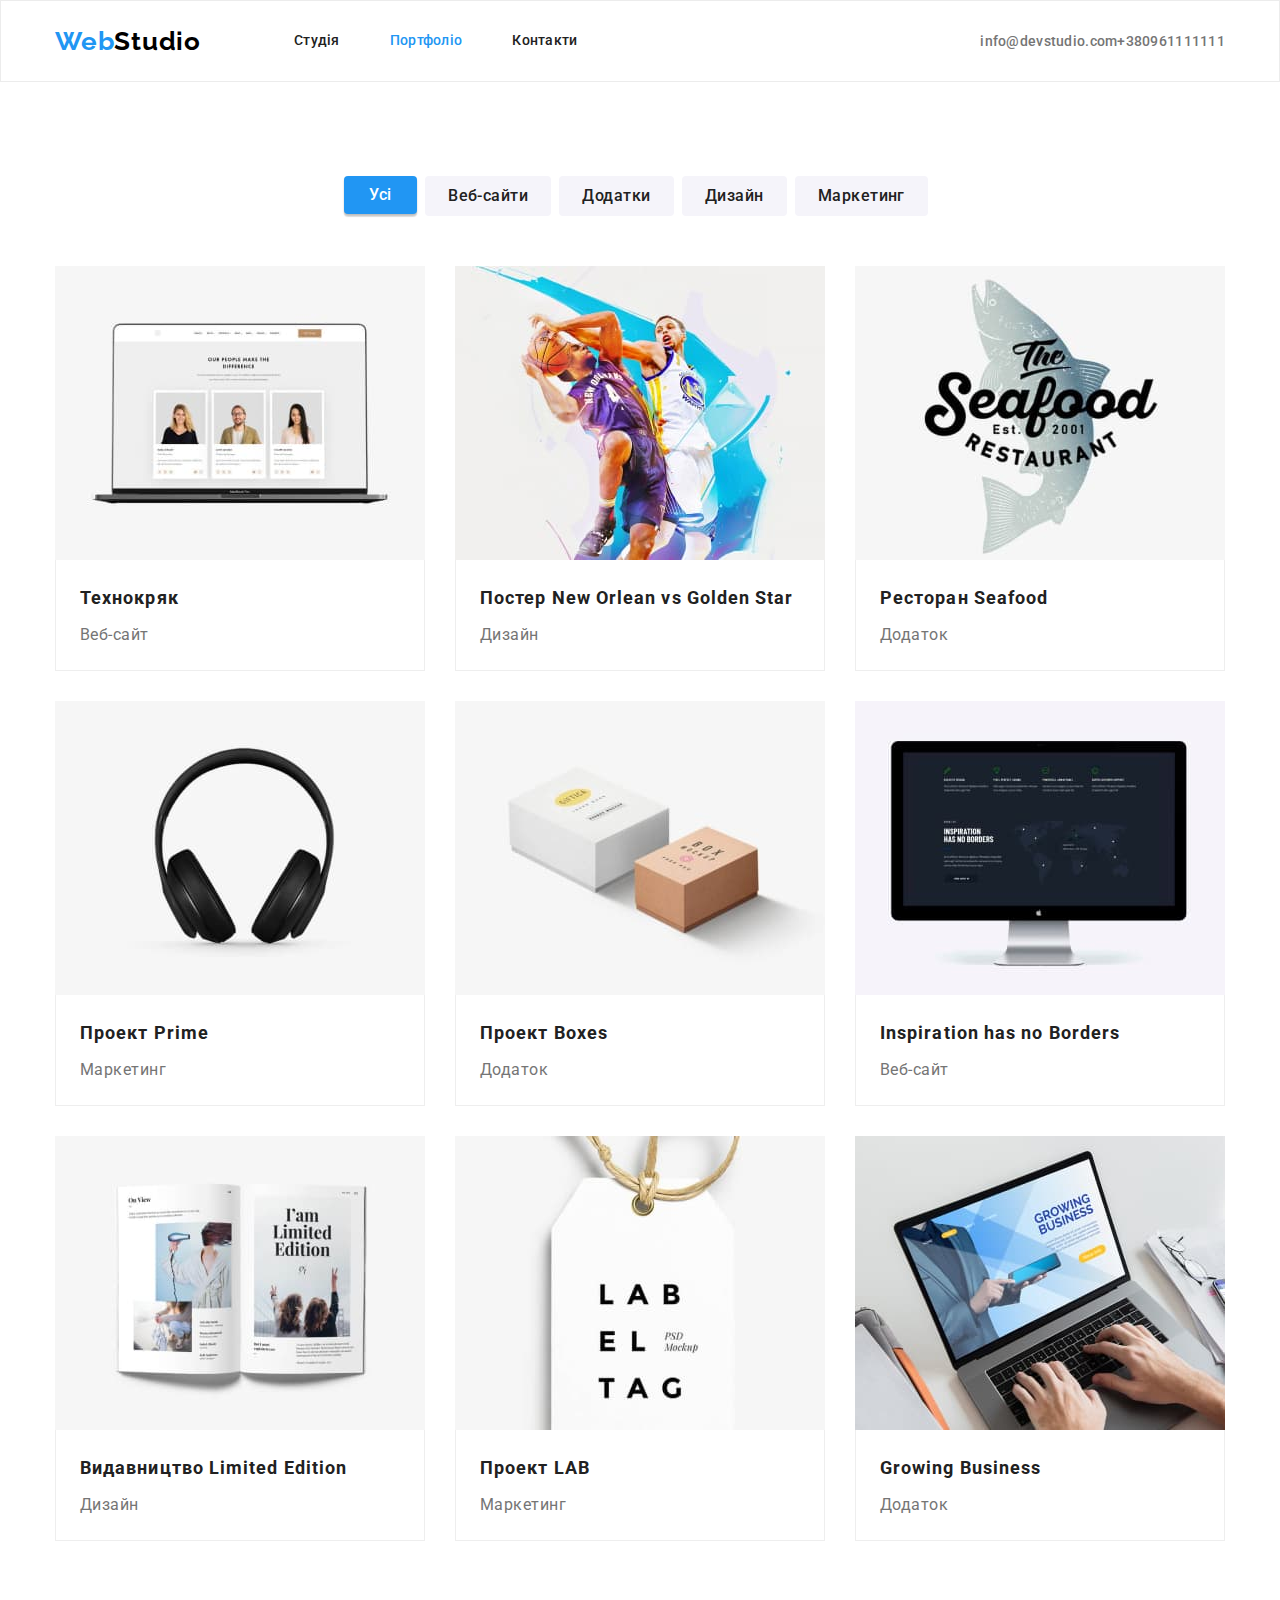
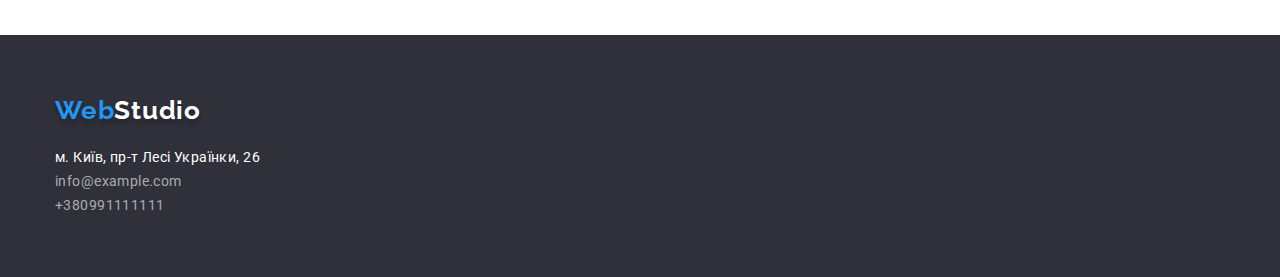
==== portfolio.html @ bf4e308a "Initial commit" ====
<!DOCTYPE html>
<html lang="uk">

<head>
    <meta charset="UTF-8">
    <meta http-equiv="X-UA-Compatible" content="IE=edge">
    <meta name="viewport" content="width=device-width, initial-scale=1.0">
    <title>Портфоліо</title>
    <!-- Шрифти -->
    <link rel="preconnect" href="https://fonts.googleapis.com">
    <link rel="preconnect" href="https://fonts.gstatic.com" crossorigin>
    <link
        href="https://fonts.googleapis.com/css2?family=Raleway:wght@700&family=Roboto:ital,wght@0,400;0,500;0,700;1,900&display=swap"
        rel="stylesheet">
    <link rel="stylesheet" href="https://cdnjs.cloudflare.com/ajax/libs/modern-normalize/1.1.0/modern-normalize.min.css">
    <link rel="stylesheet" href="./CSS/styles.css">
</head>

<body class="page">

    <!-- Секція хедер -->
    <header class="header">
        <div class="container header-container">
            <nav class="header-container">
                <a lang="en" class="logo" href="./index.html" aria-label="Посилання на студію">Web<span
                        class="studio">Studio</span></a>
                <!-- Навігація сайту -->
                <ul class="list">
                    <li class="link"><a class="nav" href="./index.html">Студія</a></li>
                    <li class="link"><a class="nav current" href="">Портфоліо</a></li>
                    <li class="link"><a class="nav" href="">Контакти</a></li>
                </ul>
            </nav>
            <!-- Навігація контактів -->
            <ul class="list header-group">
                <li>
                    <a class="mail" href="mailto:info@devstudio.com">info@devstudio.com</a>
                </li>
                <li>
                    <a class="tel" href="tel:+380961111111">+380961111111</a>
                </li>
            </ul>
        </div>    
    </header>
    <main>
        <!-- Секція Роботи -->
        <section class="section">
            <div class="container">
                <h1 hidden>Приклади робіт</h1>
                
                <!-- Секція Радіокнопки -->
                <ul class="about-btn">
                    <li class="control"><button type="button" class="list-btn list-btn-current">Усі</button></li>
                    <li class="control"><button type="button" class="list-btn">Веб-сайти</button></li>
                    <li class="control"><button type="button" class="list-btn">Додатки</button></li>
                    <li class="control"><button type="button" class="list-btn">Дизайн</button></li>
                    <li class="control"><button type="button" class="list-btn">Маркетинг</button></li>
                </ul>
                
                <!-- Секція Карток -->
                <ul class="list about-portfolio card-set ">
                    <li class="card-portfolio card-set-item">
                        <a href="">
                            <img src="./images/Технокряк.jpg" alt="Фото роботи Технокряк" width="370" height="294">
                            <div class="inner">
                                <h2 class="apply-robot">Технокряк</h2>
                                <p class="category">Веб-сайт</p>
                            </div>
                        </a>
                    </li>
                    <li class="card-portfolio card-set-item">
                        <a href="">
                            <img src="./images/New_Orlean.jpg" alt="Фото роботи Постер New Orlean vs Golden Star" width="370"
                                height="294">
                            <div class="inner">
                                <h2 class="apply-robot">Постер <span lang="en">New Orlean vs Golden Star</span></h2>
                                <p class="category">Дизайн</p>
                            </div>
                        </a>
                    </li>
                    <li class="card-portfolio card-set-item">
                        <a href="">
                            <img src="./images/Seafood.jpg" alt="Фото роботи Ресторан Seafood" width="370" height="294">
                            <div class="inner">
                                <h2 class="apply-robot">Ресторан <span lang="en">Seafood</span></h2>
                                <p class="category">Додаток</p>
                            </div>
                        </a>
                    </li>
                    <li class="card-portfolio card-set-item">
                        <a href="">
                            <img src="./images/Prime.jpg" alt="Фото роботи роект Prime" width="370" height="294">
                            <div class="inner">
                                <h2 class="apply-robot">Проект <span lang="en">Prime</span></h2>
                                <p class="category">Маркетинг</p>
                            </div>
                        </a>
                    </li>
                    <li class="card-portfolio card-set-item">
                        <a href="">
                            <img src="./images/Boxes.jpg" alt="Фото роботи Проект Boxes" width="370" height="294">
                            <div class="inner">
                                <h2 class="apply-robot">Проект <span lang="en">Boxes</span></h2>
                                <p class="category">Додаток</p>
                            </div>
                        </a>
                    </li>
                    <li class="card-portfolio card-set-item">
                        <a href="">
                            <img src="./images/Inspiration.jpg" alt="Фото роботи Inspiration has no Borders" width="370" height="294">
                            <div class="inner">
                                <h2 class="apply-robot"><span lang="en">Inspiration has no Borders</span></h2>
                                <p class="category">Веб-сайт</p>
                            </div>
                        </a>
                    </li>
                    <li class="card-portfolio card-set-item">
                        <a href="">
                            <img src="./images/Limited_Edition.jpg" alt="Фото роботи Видавництво Limited Edition" width="370"
                                height="294">
                            <div class="inner">
                                <h2 class="apply-robot">Видавництво <span lang="en">Limited Edition</span></h2>
                                <p class="category">Дизайн</p>
                            </div>
                        </a>
                    </li>
                    <li class="card-portfolio card-set-item">
                        <a href="">
                            <img src="./images/LAB.jpg" alt="Фото роботи Проект LAB" width="370" height="294">
                            <div class="inner">
                                <h2 class="apply-robot">Проект <span lang="en">LAB</span></h2>
                                <p class="category">Маркетинг</p>
                            </div>
                        </a>
                    </li>
                    <li class="card-portfolio card-set-item">
                        <a href="">
                            <img src="./images/Growing-Business.jpg" alt="Фото роботи Growing Business" width="370" height="294">
                            <div class="inner">
                                <h2 class="apply-robot"><span lang="en">Growing Business</span></h2>
                                <p class="category">Додаток</p>
                            </div>
                        </a>
                    </li>
                </ul>
            </div>            
        
        </section>

    </main>
    <!-- Секція Футер -->
    <footer class="footer">
        <div class="container">
            <a lang="en" class="logo2" href="./index.html" aria-label="Посилання на студію">Web<span
                    class="element">Studio</span></a>
            <address>
                <ul class="list about-footer">
                    <li>
                        <a class="adds" href="https://goo.gl/maps/7YwU6FTkQ5FnYXwe8" target="_blank"
                            rel="noopener noreferrer">м.
                            Київ, пр-т Лесі Українки, 26</a>
                    </li>
                    <li>
                        <a lang="en" class="mail2" href="mailto:info@example.com">info@example.com</a>
                    </li>
                    <li>
                        <a class="phone" href="tel:+380991111111">+380991111111</a>
                    </li>
                </ul>
            </address>
        </div>
    
    </footer>
   

</body>

</html>
---- CSS/styles.css ----
/* Основний колір тексту #212121 */

/* Другорядний колір тексту сірий #757575 */
/* Другорядний колір тексту білий #FFFFFF */
/* Другорядний колір футера 255,255,255,0.6 */

/* Другорядний колір фону #2F303A; */
/* Другорядний колір фону F5F4FA */

/* Акцент #2196F3 */

:root {
    /* color */
    --primary-text-color: #212121;
    --title-text-color: #757575;
    --accent-color: #2196F3;
    --section-background-colour: #2F303A;
    --main-page-color:#FFFFFF;
    --secondary-backgraund-cilor:#F5F4FA;

    /* others */
    --items: 3;
    --indent: 30px;
}

html {
    box-sizing: border-box;
}

*,
*::before,
*::after {
    box-sizing: inherit;
}
.page {
    font-family: 'Roboto', sans-serif;
    font-style: normal;
    color: var(--primary-text-color);   
    font-size: 14px;
}
h1,
h2,
h3,
h4,
p {
    margin: 0;
}

ul {
    padding: 0;
    margin: 0;
}
/* Сітка flex-box */

.card-set {
    display: flex;
    flex-wrap: wrap;
    margin: calc(-1 * var(--indent) / 2);
    
}

.card-set-item {
    margin: calc(var(--indent) / 2);
    flex-basis: calc((100% - var(--indent) * var(--items))/ var(--items));
    
}



.container {
    width: 1200px;
    margin-left: auto;
    margin-right: auto;
    padding-left: 15px;
    padding-right: 15px;   
}

.section {
    padding-bottom: 94px;
    padding-top: 94px;
    }

/* Ховер */
.header {
    background: var(--main-page-color);
    border: 1px solid #ECECEC;
        
}

.header-container {
    display: flex;
    align-items: center;
    
       
}
.link:not(:last-child) {
    margin-right: 50px;    
}

.link,
.nav {
    font-weight: 500;
    font-size: 14px;
    line-height: 1.14;
    letter-spacing: 0.02em;
    color: var(--primary-text-color);
    text-decoration: none;  
    padding: 32px 0;
       
}
.link:hover,
.link:focus,
.nav:hover,
.nav:focus {
color: var(--accent-color);}


.mail,
.tel{
    font-weight: 500;
    font-size: 14px;
    line-height: 1.14;
    padding: 32px 0;
    letter-spacing: 0.02em;
    color: var(--title-text-color)   
    
}
.list-mail {
    margin-right: 50px;
}

.mail:hover,
.mail:focus,
.tel:hover,
.tel:focus {
    color: var(--accent-color);}

.current{
    color: var(--accent-color);
}
/* Логотип */
.logo {
    display: flex;
    font-family: 'Raleway', sans-serif;
    color: var(--accent-color);
    text-decoration: none;
    font-size: 26px;
    line-height: 1.19;
    font-weight: 700;
    letter-spacing: 0.03em;

    
    margin-right: 93px;
    padding-top: 24px;
    padding-bottom: 24px;
}


    .studio {
        color: #000000;
    }

.logo:hover,
.logo:focus {
    color: var(--accent-color);}

.list{
    list-style: none;
    display: flex;
    align-items: flex-start;
    justify-content: space-between;
    
}    

.header-group { 
    display: flex; 
    margin-left: auto;
   
      
   
}

img {
    display: block;
    max-width: 100%;
    height: auto;
}

/* Герой */
.hero{    
    background-color: var(--section-background-colour);
    text-align: center; 
    padding: 200px 0;   
    
}

.hero-title{
    font-weight: 900;
    font-size: 44px;
    line-height: 1.36;
    color: var(--main-page-color);
    text-transform: uppercase;

    margin-top: 0;
    margin-bottom: 30px;
    margin-left: 237px;
    margin-right: 237px;
    letter-spacing: 0.06em;    

}

.order {
    font-family: 'Roboto';
    font-style: normal;
    font-weight: 700;
    font-size: 16px;
    line-height: 1.88;
    letter-spacing: 0.06em;
    color: var(--main-page-color);
    background: var(--accent-color);

    display: inline-block;
    padding: 10px 32px;
    margin-top: 0;
    box-shadow: 0px 4px 4px rgba(0, 0, 0, 0.15);
    border-radius: 4px;
       
    
}
.order:hover,
.order:focus {
    color: var(--main-page-color);
    background: #188CE8;
}
/* Секції */

.benefits {
    --items: 4;
    
}
.about-feature {
    margin: -15px;
    
}
.items-worc {
    width: 370px;
}
.topic{
    font-size: 14px;
    line-height: 1.14;
    letter-spacing: 0.03em;
    text-transform: uppercase;
    color: var(--primary-text-color);

    margin-top: 0;
    margin-bottom: 0;
}
.work {
    padding-bottom: 94px;
}
.subtitle {
    font-weight: 700;
    font-size: 14px;
    line-height: 1.14;
    letter-spacing: 0.03em;
    text-transform: uppercase;    
    color: var(--primary-text-color);

    margin-top: 0px;
    margin-bottom: 10px;
    width: 270px;
}
.text {
    font-size: 14px;
    line-height: 1.71; 
    letter-spacing: 0.03em;
    color: var(--title-text-color);
    width: 270px;

    margin-top: 0;
    margin-bottom: 0;
   
}
.topic2 {
    font-size: 36px;
    line-height: 1.17;
    text-align: center;
    letter-spacing: 0.03em;
    color: var(--primary-text-color);

    margin-top: 0;
    margin-bottom: 50px;
   
}
/* Секція наша команда */
.team {
    background: var(--secondary-backgraund-cilor);
    box-shadow: 0px 4px 4px rgba(0, 0, 0, 0.25);
    
    
}
.card {
    background: var(--main-page-color);
    box-shadow: 0px 1px 3px rgba(0, 0, 0, 0.12), 0px 1px 1px rgba(0, 0, 0, 0.14), 0px 2px 1px rgba(0, 0, 0, 0.2);
    border-radius: 0px 0px 4px 4px;
    width: 270px;
    --items: 4;

}


.topic3 {
    font-size: 36px;
    line-height: 1.17;
    text-align: center;
    letter-spacing: 0.03em;    
    color: var(--primary-text-color);
    margin-bottom: 50px;
}
.desc {
    padding-top: 30px;
    padding-bottom: 30px;

}
.name {
    font-weight: 500;
    font-size: 16px;
    line-height: 1.19;
    text-align: center;
    letter-spacing: 0.03em;
    color: var(--primary-text-color);    
    margin-bottom: 10px;
}
.post {
    font-weight: 400;
    font-size: 16px;
    line-height: 1.19;
    text-align: center;
    letter-spacing: 0.03em;
    color: var(--title-text-color);   
}



/* Футер */
.footer{
    background: var(--section-background-colour);
    color: var(--main-page-color);
    padding: 60px 0;
}
.about-footer {
    display: block;
    padding-top: 0;
    margin:0;
     
}
.logo2 {
    font-family: 'Raleway', sans-serif;
    font-weight: 700;
    font-size: 26px;
    line-height: 1.19;
    letter-spacing: 0.03em;
    text-shadow: 0px 4px 4px rgba(0, 0, 0, 0.25);
    color: var(--accent-color);
    
    display: block;
    margin-bottom: 20px;    
}

.element {
   color: var(--main-page-color);
}
.logo2:hover,
.logo2:focus {
    color: var(--accent-color);
}
.adds{
    font-weight: 400;
    font-style: normal;
    font-size: 14px;
    line-height: 1.71;
    letter-spacing: 0.03em; 
    color: var(--main-page-color);
    margin-bottom: 6px;

   }
.adds:hover,
.adds:focus {
    color: var(--accent-color);}
.mail2{
    font-weight: 400;
    font-style: normal;
    font-size: 14px;
    line-height: 1.71;
    letter-spacing: 0.03em;
    color: rgba(255, 255, 255, 0.6);
    margin-bottom: 9px;
}
.mail:hover,
.mail:focus {
    color: var(--accent-color);}

.phone{
    font-weight: 400;
    font-style: normal;
    font-size: 14px;
    line-height: 1.71;
    letter-spacing: 0.03em;
    color: rgba(255, 255, 255, 0.6);
}
.phone:hover,
.phone:focus {
    color: var(--accent-color);
}
/* Сторінка Портфоліо */
a{
    text-decoration: none;
}


.card-portfolio {
    background: var(--main-page-color);
    width: 370px;

}
.inner {
    padding: 20px 24px;
    border: 1px solid #EEEEEE;
    border-top: navajowhite;
}
.apply-robot {
    font-size: 18px;
    line-height: 2;
    letter-spacing: 0.06em;
    color: var(--primary-text-color);
    margin-bottom: 4px;
   
        
}
.category {
    font-size: 16px;
    line-height: 1.88;
    letter-spacing: 0.03em;
    color: var(--title-text-color);
    
    }

/* Радіокнопки портфоліо */
    

.control {
    display: inline-block;
    margin-right: 8px;
}
.about-btn {
    display: flex;
    margin: 0;
    margin-bottom: 50px;
    justify-content: center;
    padding-left: 0;
}   
    
    
.list-btn {
    font-weight: 500;
    font-size: 16px;
    line-height: 1.6;
    letter-spacing: 0.03em;
    color: var(--primary-text-color);
    background-color: #F5F4FA;

    font-family: inherit;
    font-style: normal;
    padding: 6px 22px;
    min-width: 73px;
    cursor: pointer;
    text-align: center;
    letter-spacing: 0.03em;
    border-radius: 4px;
    border: 1px solid transparent;     
    }
.list-btn:hover,
.list-btn:focus {
    background-color: var(--accent-color);
    color: var(--main-page-color);    
}
.list-btn-current,
.list-btn-current:hover,
.list-btn-current:focus {
    background-color: var(--accent-color);
    color: var(--main-page-color);
    border: none;
    box-shadow: 0px 3px 1px rgba(0, 0, 0, 0.1), 0px 1px 2px rgba(0, 0, 0, 0.08), 0px 2px 2px rgba(0, 0, 0, 0.12);

}
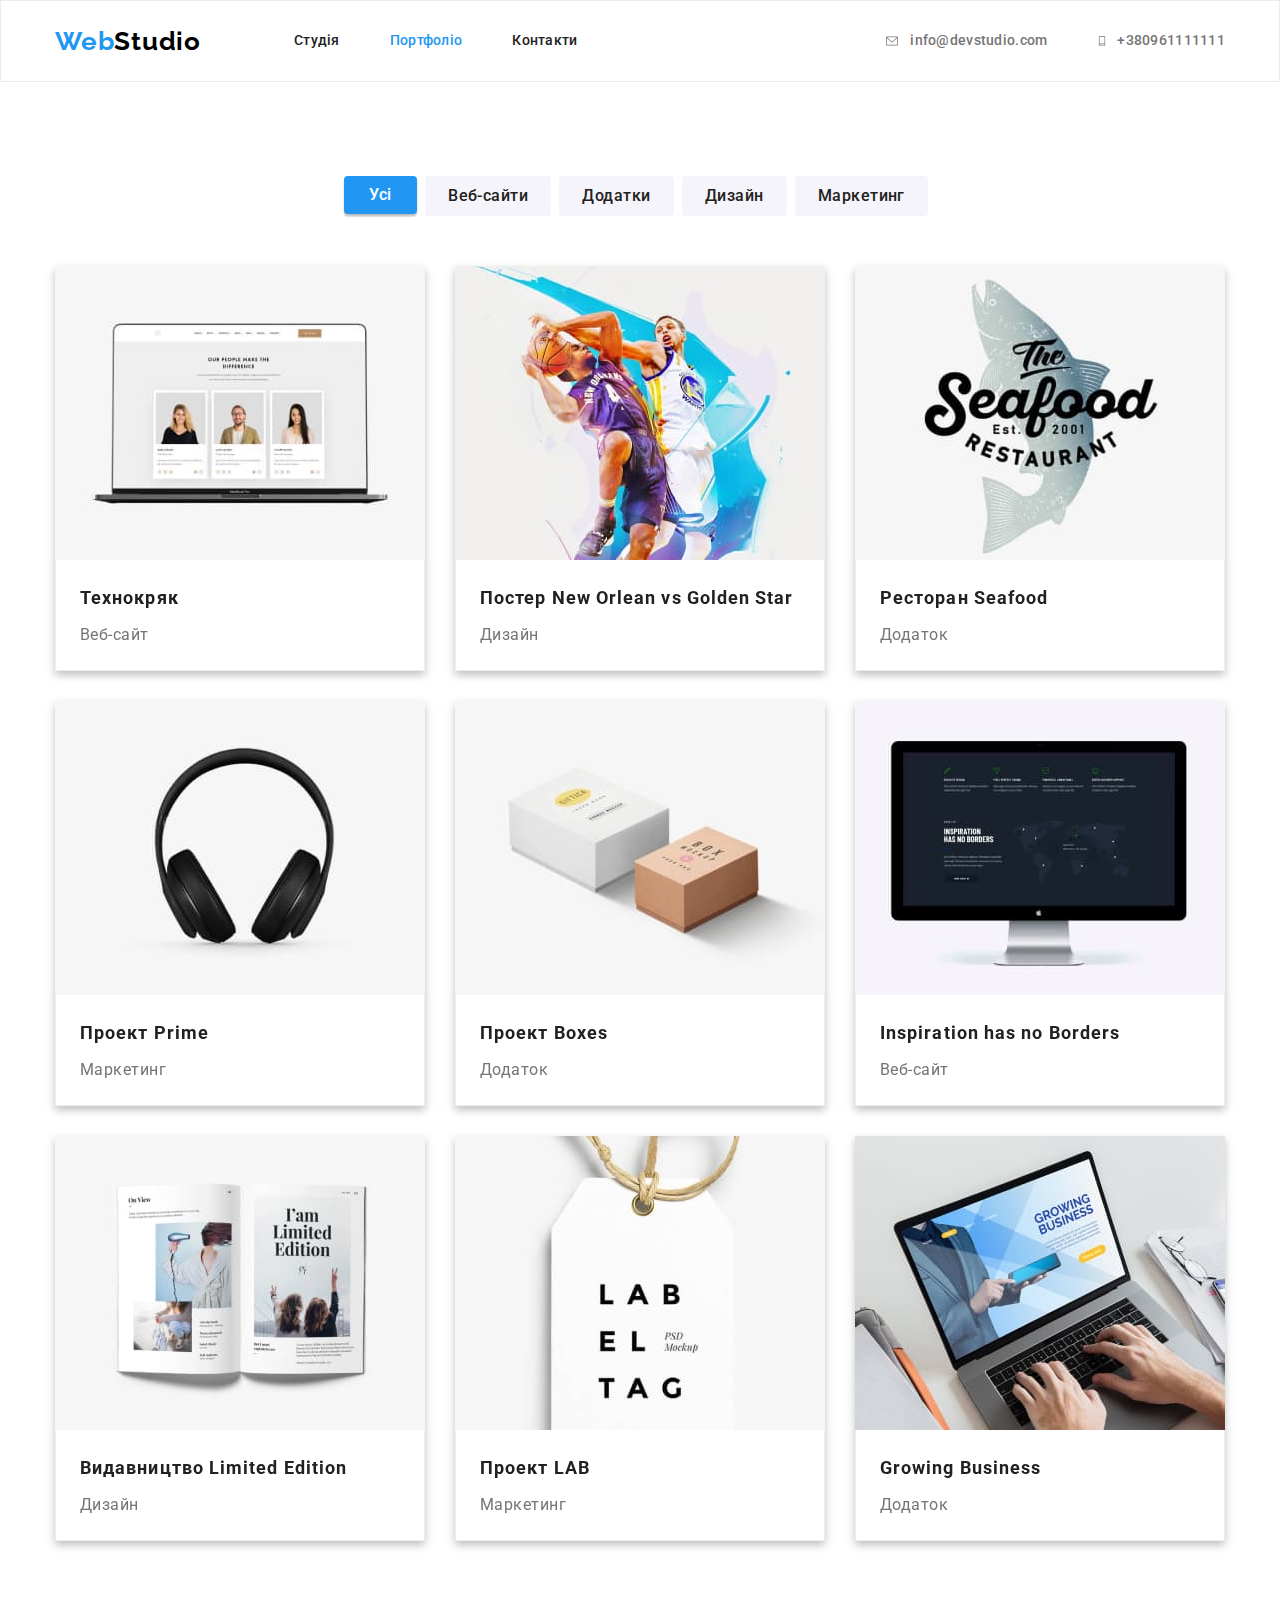
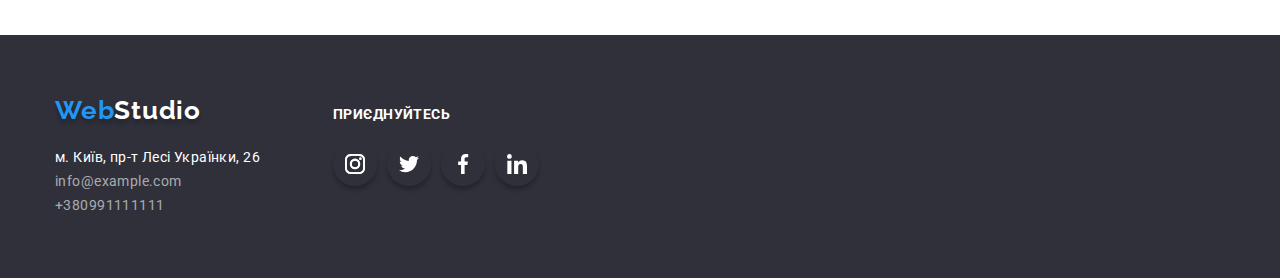
==== commit e3ce9c2b: "draft" ====
--- a/portfolio.html
+++ b/portfolio.html
@@ -19,6 +19,7 @@
 <body class="page">
 
     <!-- Секція хедер -->
+
     <header class="header">
         <div class="container header-container">
             <nav class="header-container">
@@ -33,11 +34,21 @@
             </nav>
             <!-- Навігація контактів -->
             <ul class="list header-group">
-                <li>
-                    <a class="mail" href="mailto:info@devstudio.com">info@devstudio.com</a>
+                <li class="list-mail">
+                    <a class="mail" href="mailto:info@devstudio.com">
+                        <svg class="mail-icon" width="16" height="12">
+                            <use href="./images/icons.svg#icon-envelope"></use>
+                        </svg>
+                        info@devstudio.com
+                    </a>
                 </li>
                 <li>
-                    <a class="tel" href="tel:+380961111111">+380961111111</a>
+                    <a class="tel" href="tel:+380961111111">
+                        <svg class="mail-icon" width="10" height="16">
+                            <use href="./images/icons.svg#icon-smartphone"></use>
+                        </svg>
+                        +380961111111
+                    </a>
                 </li>
             </ul>
         </div>    
@@ -149,29 +160,67 @@
 
     </main>
     <!-- Секція Футер -->
+    
     <footer class="footer">
         <div class="container">
-            <a lang="en" class="logo2" href="./index.html" aria-label="Посилання на студію">Web<span
-                    class="element">Studio</span></a>
-            <address>
-                <ul class="list about-footer">
-                    <li>
-                        <a class="adds" href="https://goo.gl/maps/7YwU6FTkQ5FnYXwe8" target="_blank"
-                            rel="noopener noreferrer">м.
-                            Київ, пр-т Лесі Українки, 26</a>
-                    </li>
-                    <li>
-                        <a lang="en" class="mail2" href="mailto:info@example.com">info@example.com</a>
-                    </li>
-                    <li>
-                        <a class="phone" href="tel:+380991111111">+380991111111</a>
-                    </li>
-                </ul>
-            </address>
+            <div class="holder">
+                <a lang="en" class="logo2" href="./index.html" aria-label="Посилання на студію">Web<span
+                        class="element">Studio</span></a>
+                <address>
+                    <ul class="list about-footer">
+                        <li>
+                            <a class="adds" href="https://goo.gl/maps/7YwU6FTkQ5FnYXwe8" target="_blank"
+                                rel="noopener noreferrer">м.
+                                Київ, пр-т Лесі Українки, 26</a>
+                        </li>
+                        <li>
+                            <a lang="en" class="mail2" href="mailto:info@example.com">info@example.com</a>
+                        </li>
+                        <li>
+                            <a class="phone" href="tel:+380991111111">+380991111111</a>
+                        </li>
+                    </ul>
+                </address>
+            </div>
+            <div class="holder draft">
+                <h2 class="footer-title">Приєднуйтесь</h2>
+                <ul class="social-media list">
+                    <li class="social-media-item">
+                        <a class="social-media-link-footer" href="" target="_blank" rel="noopener noreferrer"
+                            aria-label="instagram">
+                            <svg class="social-media-icon" width="20" height="20">
+                                <use href="./images/icons.svg#icon-instagram"></use>
+                            </svg>
+                        </a>
+                    </li>
+                    <li class="social-media-item">
+                        <a class="social-media-link-footer" href="" target="_blank" rel="noopener noreferrer"
+                            aria-label="twitter">
+                            <svg class="social-media-icon" width="20" height="20">
+                                <use href="./images/icons.svg#icon-twitter"></use>
+                            </svg>
+                        </a>
+                    </li>
+                    <li class="social-media-item">
+                        <a class="social-media-link-footer" href="" target="_blank" rel="noopener noreferrer"
+                            aria-label="facebook">
+                            <svg class="social-media-icon" width="20" height="20">
+                                <use href="./images/icons.svg#icon-facebook"></use>
+                            </svg>
+                        </a>
+                    </li>
+                    <li class="social-media-item">
+                        <a class="social-media-link-footer" href="" target="_blank" rel="noopener noreferrer"
+                            aria-label="linkedin">
+                            <svg class="social-media-icon" width="20" height="20">
+                                <use href="./images/icons.svg#icon-linkedin"></use>
+                            </svg>
+                        </a>
+                    </li>
+                </ul>
+            </div>
         </div>
-    
-    </footer>
-   
+    </footer>  
 
 </body>
 
--- a/CSS/styles.css
+++ b/CSS/styles.css
@@ -1,13 +1,4 @@
-/* Основний колір тексту #212121 */
-
-/* Другорядний колір тексту сірий #757575 */
-/* Другорядний колір тексту білий #FFFFFF */
-/* Другорядний колір футера 255,255,255,0.6 */
-
-/* Другорядний колір фону #2F303A; */
-/* Другорядний колір фону F5F4FA */
-
-/* Акцент #2196F3 */
+/*formulas */
 
 :root {
     /* color */
@@ -23,6 +14,8 @@
     --indent: 30px;
 }
 
+/* global */
+
 html {
     box-sizing: border-box;
 }
@@ -50,22 +43,29 @@
     padding: 0;
     margin: 0;
 }
-/* Сітка flex-box */
+
+img {
+    display: block;
+    max-width: 100%;
+    height: auto;
+}
+
+a {
+    text-decoration: none;
+}
+
+/* grid flex-box */
 
 .card-set {
     display: flex;
     flex-wrap: wrap;
-    margin: calc(-1 * var(--indent) / 2);
-    
+    margin: calc(-1 * var(--indent) / 2);    
 }
 
 .card-set-item {
     margin: calc(var(--indent) / 2);
-    flex-basis: calc((100% - var(--indent) * var(--items))/ var(--items));
-    
-}
-
-
+    flex-basis: calc((100% - var(--indent) * var(--items))/ var(--items));    
+}
 
 .container {
     width: 1200px;
@@ -80,19 +80,23 @@
     padding-top: 94px;
     }
 
-/* Ховер */
+
+/* hover */
+
 .header {
     background: var(--main-page-color);
-    border: 1px solid #ECECEC;
-        
+    border: 1px solid #ECECEC;        
 }
 
 .header-container {
     display: flex;
-    align-items: center;
-    
-       
-}
+    align-items: center;        
+}
+.header-group { 
+    display: flex; 
+    margin-left: auto;  
+}
+
 .link:not(:last-child) {
     margin-right: 50px;    
 }
@@ -117,14 +121,19 @@
 
 .mail,
 .tel{
+    display: flex;
+    align-items: center;
+    justify-content: center;
+    width: 100%;
+    height: 100%;
     font-weight: 500;
     font-size: 14px;
     line-height: 1.14;
     padding: 32px 0;
     letter-spacing: 0.02em;
-    color: var(--title-text-color)   
-    
-}
+    color: var(--title-text-color)       
+}
+
 .list-mail {
     margin-right: 50px;
 }
@@ -132,30 +141,30 @@
 .mail:hover,
 .mail:focus,
 .tel:hover,
-.tel:focus {
+.tel:focus,
+.mail-icon:hover,
+.mail-icon:focus {
     color: var(--accent-color);}
+
 
 .current{
     color: var(--accent-color);
 }
-/* Логотип */
+
+/* logo */
 .logo {
     display: flex;
+    margin-right: 93px;
+    padding-top: 24px;
+    padding-bottom: 24px;
     font-family: 'Raleway', sans-serif;
     color: var(--accent-color);
     text-decoration: none;
     font-size: 26px;
     line-height: 1.19;
     font-weight: 700;
-    letter-spacing: 0.03em;
-
-    
-    margin-right: 93px;
-    padding-top: 24px;
-    padding-bottom: 24px;
-}
-
-
+    letter-spacing: 0.03em;       
+}
     .studio {
         color: #000000;
     }
@@ -168,71 +177,61 @@
     list-style: none;
     display: flex;
     align-items: flex-start;
-    justify-content: space-between;
-    
+    justify-content: space-between;    
 }    
 
-.header-group { 
-    display: flex; 
+/* hero */
+.hero{        
+    text-align: center; 
+    max-width: 1600px;
+    height: 600px;
+    padding: 200px 0; 
     margin-left: auto;
-   
-      
-   
-}
-
-img {
-    display: block;
-    max-width: 100%;
-    height: auto;
-}
-
-/* Герой */
-.hero{    
+    margin-right: auto;
     background-color: var(--section-background-colour);
-    text-align: center; 
-    padding: 200px 0;   
-    
+    background-image: linear-gradient(to right, rgba(47, 48, 58, 0.4), rgba(47, 48, 58, 0.4)), 
+    url(../images/hero.jpg);
+    background-repeat: no-repeat;
+    background-position: center;
+    background-size: cover;
 }
 
 .hero-title{
-    font-weight: 900;
-    font-size: 44px;
-    line-height: 1.36;
-    color: var(--main-page-color);
-    text-transform: uppercase;
-
     margin-top: 0;
     margin-bottom: 30px;
     margin-left: 237px;
     margin-right: 237px;
-    letter-spacing: 0.06em;    
+    letter-spacing: 0.06em;
+    font-weight: 900;
+    font-size: 44px;
+    line-height: 1.36;
+    color: var(--main-page-color);
+    text-transform: uppercase;    
 
 }
 
 .order {
-    font-family: 'Roboto';
-    font-style: normal;
-    font-weight: 700;
-    font-size: 16px;
-    line-height: 1.88;
-    letter-spacing: 0.06em;
-    color: var(--main-page-color);
-    background: var(--accent-color);
-
     display: inline-block;
     padding: 10px 32px;
     margin-top: 0;
     box-shadow: 0px 4px 4px rgba(0, 0, 0, 0.15);
     border-radius: 4px;
-       
-    
+    font-family: 'Roboto';
+    font-style: normal;
+    font-weight: 700;
+    font-size: 16px;
+    line-height: 1.88;
+    letter-spacing: 0.06em;
+    color: var(--main-page-color);
+    background: var(--accent-color);   
 }
 .order:hover,
 .order:focus {
     color: var(--main-page-color);
     background: #188CE8;
 }
-/* Секції */
+
+/* section */
 
 .benefits {
     --items: 4;
@@ -246,57 +245,54 @@
     width: 370px;
 }
 .topic{
-    font-size: 14px;
-    line-height: 1.14;
-    letter-spacing: 0.03em;
-    text-transform: uppercase;
-    color: var(--primary-text-color);
-
     margin-top: 0;
     margin-bottom: 0;
-}
+    font-size: 14px;
+    line-height: 1.14;
+    letter-spacing: 0.03em;
+    text-transform: uppercase;
+    color: var(--primary-text-color);    
+}
+
 .work {
     padding-bottom: 94px;
 }
 .subtitle {
-    font-weight: 700;
-    font-size: 14px;
-    line-height: 1.14;
-    letter-spacing: 0.03em;
-    text-transform: uppercase;    
-    color: var(--primary-text-color);
-
     margin-top: 0px;
     margin-bottom: 10px;
     width: 270px;
+    font-weight: 700;
+    font-size: 14px;
+    line-height: 1.14;
+    letter-spacing: 0.03em;
+    text-transform: uppercase;    
+    color: var(--primary-text-color);  
 }
 .text {
-    font-size: 14px;
-    line-height: 1.71; 
-    letter-spacing: 0.03em;
-    color: var(--title-text-color);
-    width: 270px;
-
     margin-top: 0;
     margin-bottom: 0;
-   
-}
+    width: 270px;
+    font-size: 14px;
+    line-height: 1.71; 
+    letter-spacing: 0.03em;
+    color: var(--title-text-color);    
+   }
+
 .topic2 {
+    margin-top: 0;
+    margin-bottom: 50px;
     font-size: 36px;
     line-height: 1.17;
     text-align: center;
     letter-spacing: 0.03em;
-    color: var(--primary-text-color);
-
-    margin-top: 0;
-    margin-bottom: 50px;
-   
-}
-/* Секція наша команда */
+    color: var(--primary-text-color);   
+   }
+
+/* section our team */
+
 .team {
     background: var(--secondary-backgraund-cilor);
-    box-shadow: 0px 4px 4px rgba(0, 0, 0, 0.25);
-    
+    box-shadow: 0px 4px 4px rgba(0, 0, 0, 0.25);   
     
 }
 .card {
@@ -305,17 +301,15 @@
     border-radius: 0px 0px 4px 4px;
     width: 270px;
     --items: 4;
-
-}
-
+}
 
 .topic3 {
+    margin-bottom: 50px;
     font-size: 36px;
     line-height: 1.17;
     text-align: center;
     letter-spacing: 0.03em;    
-    color: var(--primary-text-color);
-    margin-bottom: 50px;
+    color: var(--primary-text-color);    
 }
 .desc {
     padding-top: 30px;
@@ -323,15 +317,16 @@
 
 }
 .name {
+    margin-bottom: 10px;
     font-weight: 500;
     font-size: 16px;
     line-height: 1.19;
     text-align: center;
     letter-spacing: 0.03em;
-    color: var(--primary-text-color);    
-    margin-bottom: 10px;
+    color: var(--primary-text-color); 
 }
 .post {
+    margin-bottom: 16px;
     font-weight: 400;
     font-size: 16px;
     line-height: 1.19;
@@ -340,31 +335,107 @@
     color: var(--title-text-color);   
 }
 
-
-
-/* Футер */
+/* icon style */
+.social-media {
+    justify-content: center;
+    width: 206px;
+    margin-right: auto;
+    margin-left: auto;       
+}
+
+.social-media-item:not(:last-child){
+    margin-right: 10px;
+}
+
+.social-media-link {
+    display: flex;
+    align-items: center;
+    justify-content: center;
+    width: 44px;
+    height: 44px;
+    color: #AFB1B8;
+    border-color: #FFFFFF;
+    border-radius: 50%;
+    box-shadow: 0px 4px 4px rgba(0, 0, 0, 0.25);
+ 
+}
+.social-media-link:hover,
+.social-media-link:focus,
+.social-media-link-footer:hover,
+.social-media-link-footer:focus {
+    color: var(--main-page-color);
+    background-color: var(--accent-color);
+}
+.social-media-icon {
+    fill: currentColor;
+}
+.mail-icon {
+    margin-right: 10px;
+    fill: currentColor;
+    
+}
+.about-icon {
+    display: flex;
+    justify-content: center;
+    align-items: center;
+    margin-bottom: 30px;
+    border-radius: 4px;
+    width: 270px;
+    height: 120px;
+    background-color: var(--secondary-backgraund-cilor);
+}
+
+/* section clients */
+.clients {
+    padding-top: 94px;
+    padding-bottom: 94px;
+}
+    
+
+.clients-list {
+    box-sizing: border-box;
+    width: 170px;
+    height: 92px;
+    border: 1px solid #AFB1B8;
+    border-radius: 4px;
+    --items:6;
+}
+
+.clients-list:hover,
+.clients-list:focus {
+    border-color: var(--accent-color);
+}
+.clients-icon {
+    padding: 16px 32px;
+}
+
+.clients-link {
+    fill: var(--accent-color);
+}
+
+/* footer */
+
 .footer{
+    padding: 60px 0;
     background: var(--section-background-colour);
     color: var(--main-page-color);
-    padding: 60px 0;
 }
 .about-footer {
     display: block;
     padding-top: 0;
-    margin:0;
-     
-}
+    margin:0;     
+}
+
 .logo2 {
+    display: block;
+    margin-bottom: 20px;
     font-family: 'Raleway', sans-serif;
     font-weight: 700;
     font-size: 26px;
     line-height: 1.19;
     letter-spacing: 0.03em;
     text-shadow: 0px 4px 4px rgba(0, 0, 0, 0.25);
-    color: var(--accent-color);
-    
-    display: block;
-    margin-bottom: 20px;    
+    color: var(--accent-color);  
 }
 
 .element {
@@ -375,26 +446,26 @@
     color: var(--accent-color);
 }
 .adds{
+    margin-bottom: 6px;
     font-weight: 400;
     font-style: normal;
     font-size: 14px;
     line-height: 1.71;
     letter-spacing: 0.03em; 
-    color: var(--main-page-color);
-    margin-bottom: 6px;
-
+    color: var(--main-page-color);  
    }
+
 .adds:hover,
 .adds:focus {
     color: var(--accent-color);}
 .mail2{
+    margin-bottom: 9px;
     font-weight: 400;
     font-style: normal;
     font-size: 14px;
     line-height: 1.71;
     letter-spacing: 0.03em;
-    color: rgba(255, 255, 255, 0.6);
-    margin-bottom: 9px;
+    color: rgba(255, 255, 255, 0.6);    
 }
 .mail:hover,
 .mail:focus {
@@ -409,18 +480,49 @@
     color: rgba(255, 255, 255, 0.6);
 }
 .phone:hover,
-.phone:focus {
+.phone:focus,
+.mail2:hover,
+.mail2:focus {
     color: var(--accent-color);
 }
-/* Сторінка Портфоліо */
-a{
-    text-decoration: none;
-}
-
+
+.holder {
+    display: inline-flex;
+    flex-direction: column;
+}
+.footer-title {   
+    padding-bottom: 20px;    
+    font-style: normal;
+    font-weight: 700;
+    font-size: 14px;
+    line-height: 16px;
+    letter-spacing: 0.03em;
+    text-transform: uppercase;
+    color: var(--main-page-color);
+}
+.draft {
+   margin-left: 70px;
+}
+
+
+.social-media-link-footer {
+    display: flex;
+    align-items: center;
+    justify-content: center;
+    width: 44px;
+    height: 44px;
+    color: #FFFFFF;
+    border-color: #FFFFFF;
+    border-radius: 50%;
+    box-shadow: 0px 4px 4px rgba(0, 0, 0, 0.25);
+}
+
+/* page portfolio*/
 
 .card-portfolio {
     background: var(--main-page-color);
     width: 370px;
+    filter: drop-shadow(0px 4px 4px rgba(0, 0, 0, 0.25));
 
 }
 .inner {
@@ -429,23 +531,20 @@
     border-top: navajowhite;
 }
 .apply-robot {
+    margin-bottom: 4px;
     font-size: 18px;
     line-height: 2;
     letter-spacing: 0.06em;
-    color: var(--primary-text-color);
-    margin-bottom: 4px;
-   
-        
+    color: var(--primary-text-color);     
 }
 .category {
     font-size: 16px;
     line-height: 1.88;
     letter-spacing: 0.03em;
     color: var(--title-text-color);
-    
-    }
-
-/* Радіокнопки портфоліо */
+}
+
+/* portfolio radio buttons */
     
 
 .control {
@@ -459,16 +558,8 @@
     justify-content: center;
     padding-left: 0;
 }   
-    
-    
+      
 .list-btn {
-    font-weight: 500;
-    font-size: 16px;
-    line-height: 1.6;
-    letter-spacing: 0.03em;
-    color: var(--primary-text-color);
-    background-color: #F5F4FA;
-
     font-family: inherit;
     font-style: normal;
     padding: 6px 22px;
@@ -477,8 +568,15 @@
     text-align: center;
     letter-spacing: 0.03em;
     border-radius: 4px;
-    border: 1px solid transparent;     
+    border: 1px solid transparent;
+    font-weight: 500;
+    font-size: 16px;
+    line-height: 1.6;
+    letter-spacing: 0.03em;
+    color: var(--primary-text-color);
+    background-color: #F5F4FA;        
     }
+
 .list-btn:hover,
 .list-btn:focus {
     background-color: var(--accent-color);
@@ -491,6 +589,5 @@
     color: var(--main-page-color);
     border: none;
     box-shadow: 0px 3px 1px rgba(0, 0, 0, 0.1), 0px 1px 2px rgba(0, 0, 0, 0.08), 0px 2px 2px rgba(0, 0, 0, 0.12);
-
-}
-
+}
+/*  */
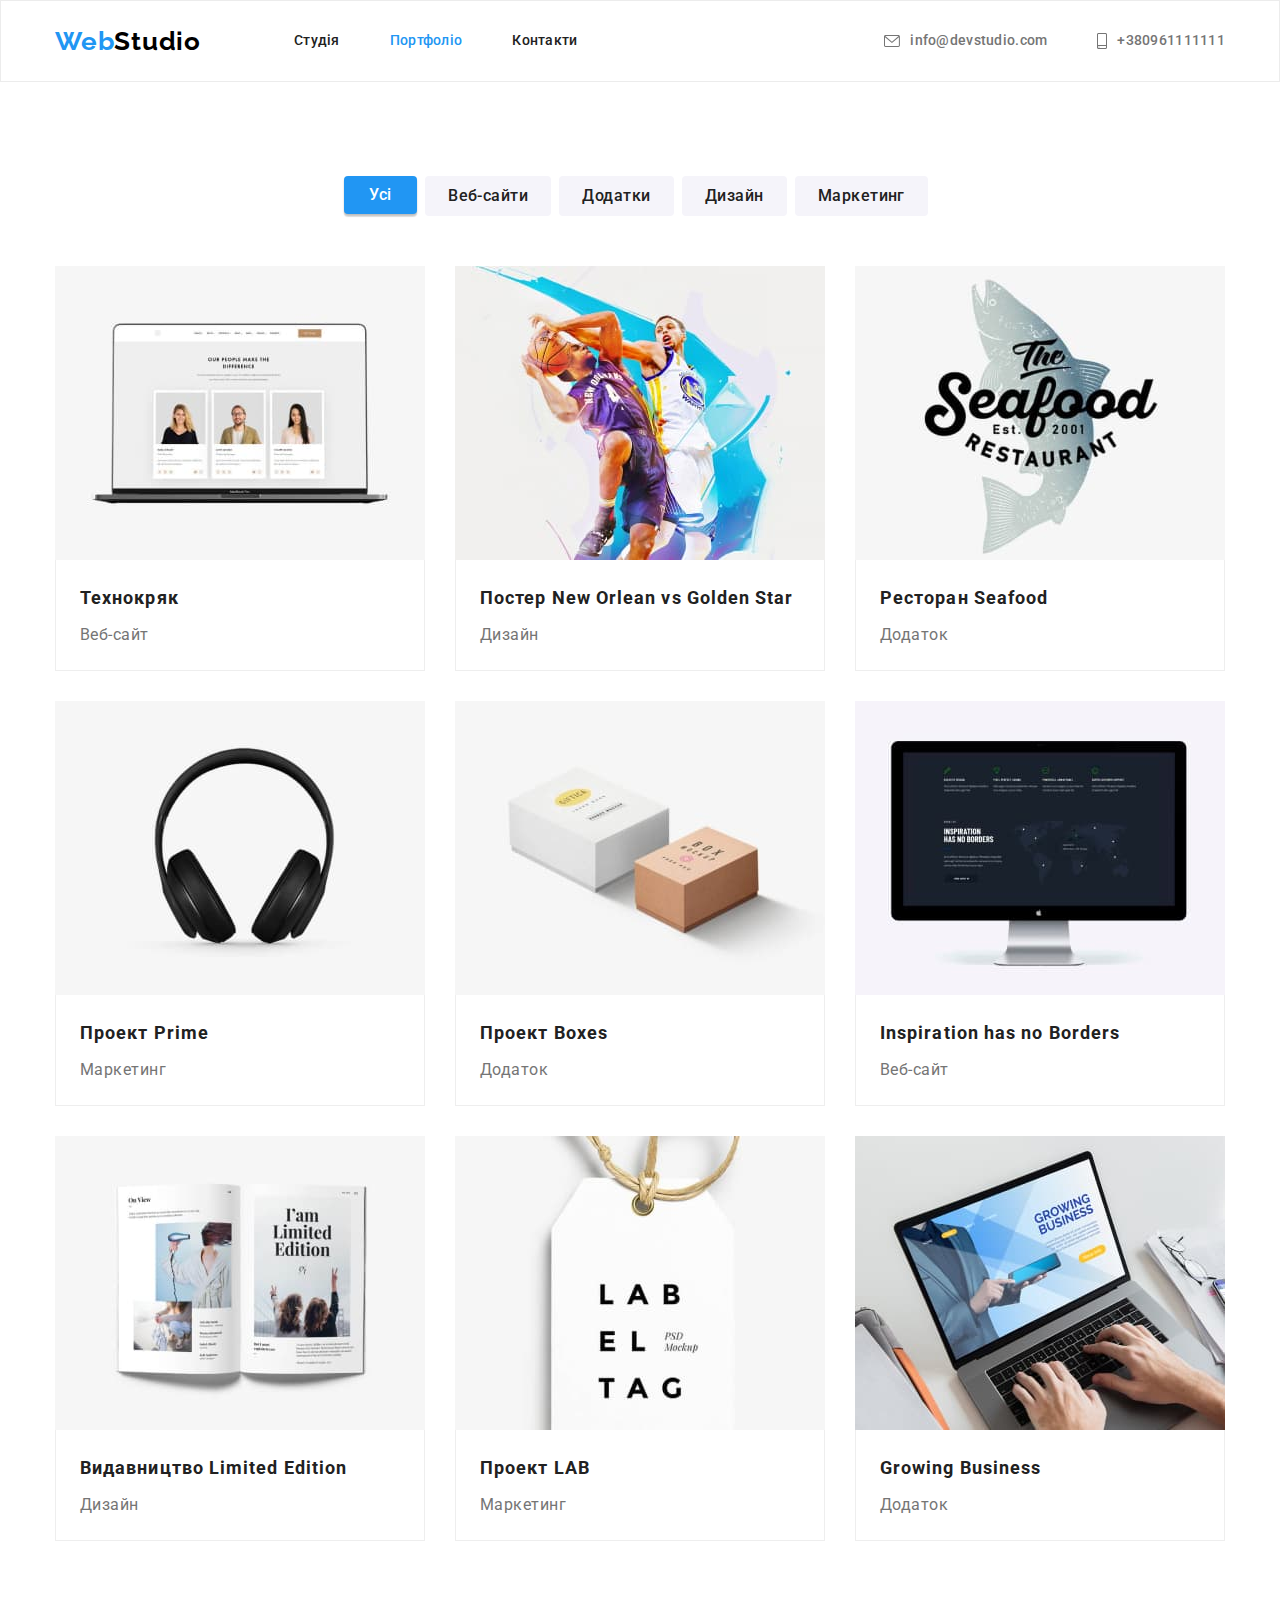
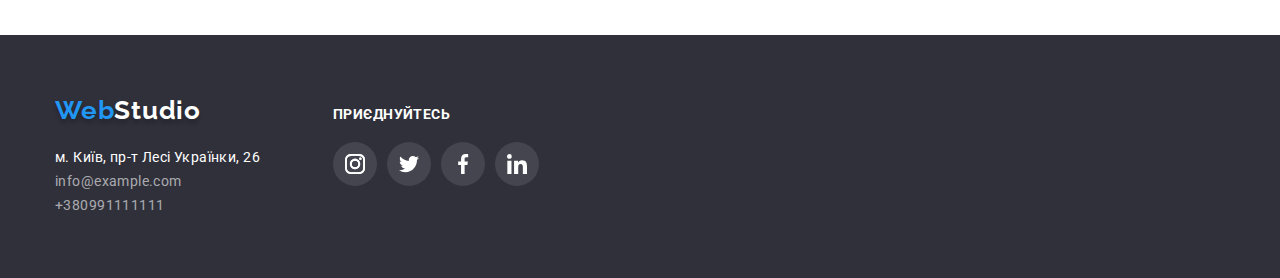
==== commit f3573bdd: "icons and hover fixed" ====
--- a/portfolio.html
+++ b/portfolio.html
@@ -37,7 +37,7 @@
                 <li class="list-mail">
                     <a class="mail" href="mailto:info@devstudio.com">
                         <svg class="mail-icon" width="16" height="12">
-                            <use href="./images/icons.svg#icon-envelope"></use>
+                            <use href="./images/icons.svg#icon-envelope-hover"></use>
                         </svg>
                         info@devstudio.com
                     </a>
--- a/CSS/styles.css
+++ b/CSS/styles.css
@@ -4,6 +4,7 @@
     /* color */
     --primary-text-color: #212121;
     --title-text-color: #757575;
+    --secondary-title-text-color: #AFB1B8;
     --accent-color: #2196F3;
     --section-background-colour: #2F303A;
     --main-page-color:#FFFFFF;
@@ -292,7 +293,6 @@
 
 .team {
     background: var(--secondary-backgraund-cilor);
-    box-shadow: 0px 4px 4px rgba(0, 0, 0, 0.25);   
     
 }
 .card {
@@ -353,10 +353,10 @@
     justify-content: center;
     width: 44px;
     height: 44px;
-    color: #AFB1B8;
-    border-color: #FFFFFF;
+    color: var(--secondary-title-text-color);
+    border-color: var(--main-page-color);
     border-radius: 50%;
-    box-shadow: 0px 4px 4px rgba(0, 0, 0, 0.25);
+    
  
 }
 .social-media-link:hover,
@@ -393,24 +393,34 @@
     
 
 .clients-list {
-    box-sizing: border-box;
+    box-sizing: border-box;  
+    padding: 0;
     width: 170px;
-    height: 92px;
-    border: 1px solid #AFB1B8;
+    height: 92px;    
+    --items:6;
+}
+
+.clients-link:hover,
+.clients-link:focus {
+    border-color: var(--accent-color);
+   color: var(--accent-color);
+}
+.clients-icon {  
+    fill: currentColor;
+}
+
+
+.clients-link {  
+    display: block;
+    padding: 16px 32px;
+    display: flex;
+    object-fit: contain;
+    justify-content: center;
+    align-items: center;
+    contain: content;
+    border: 1px solid var(--secondary-title-text-color);
     border-radius: 4px;
-    --items:6;
-}
-
-.clients-list:hover,
-.clients-list:focus {
-    border-color: var(--accent-color);
-}
-.clients-icon {
-    padding: 16px 32px;
-}
-
-.clients-link {
-    fill: var(--accent-color);
+    color: var(--secondary-title-text-color);
 }
 
 /* footer */
@@ -511,19 +521,23 @@
     justify-content: center;
     width: 44px;
     height: 44px;
-    color: #FFFFFF;
-    border-color: #FFFFFF;
+    color: var(--main-page-color);
+    border-color: var(--main-page-color);
     border-radius: 50%;
-    box-shadow: 0px 4px 4px rgba(0, 0, 0, 0.25);
+    background: rgba(255, 255, 255, 0.1);
 }
 
 /* page portfolio*/
 
 .card-portfolio {
     background: var(--main-page-color);
-    width: 370px;
+    width: 370px;   
+
+}
+
+.card-portfolio:hover,
+.card-portfolio:focus {
     filter: drop-shadow(0px 4px 4px rgba(0, 0, 0, 0.25));
-
 }
 .inner {
     padding: 20px 24px;
@@ -574,7 +588,7 @@
     line-height: 1.6;
     letter-spacing: 0.03em;
     color: var(--primary-text-color);
-    background-color: #F5F4FA;        
+    background-color: var(--secondary-backgraund-cilor);        
     }
 
 .list-btn:hover,
